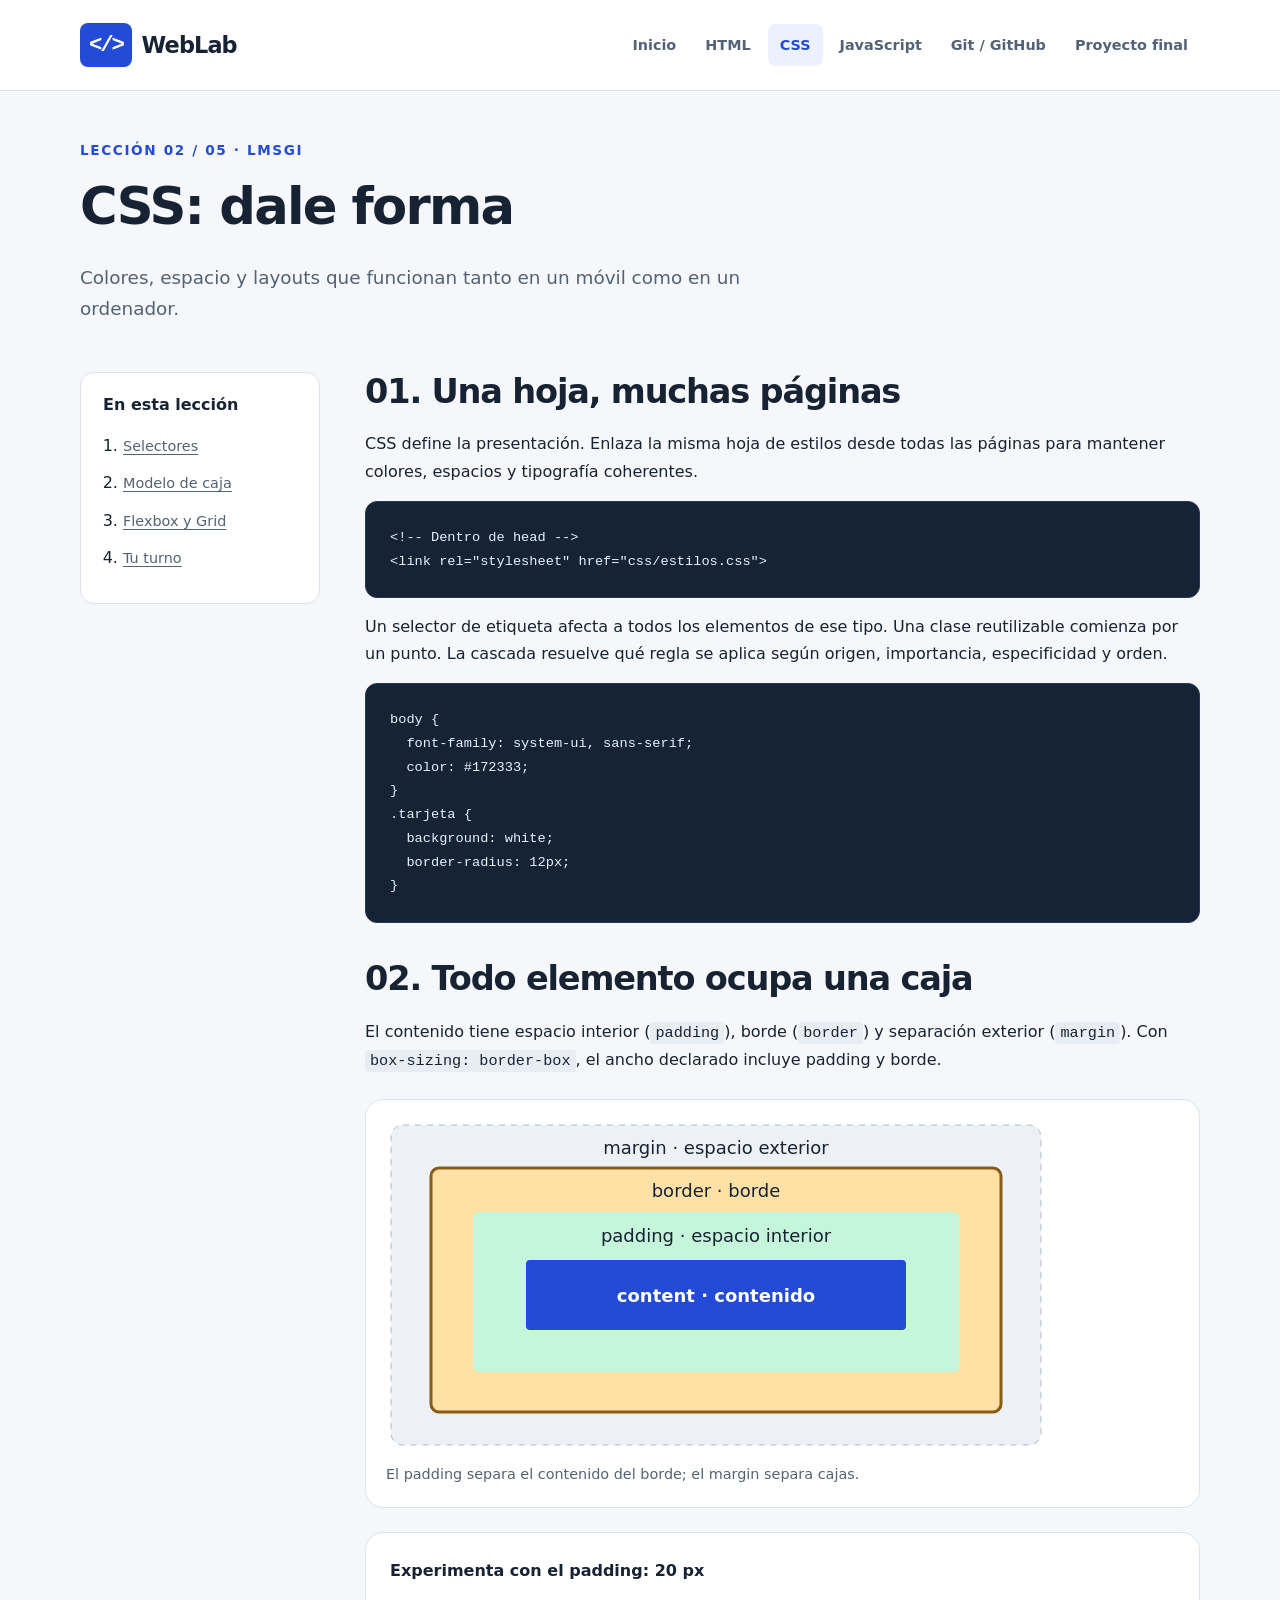
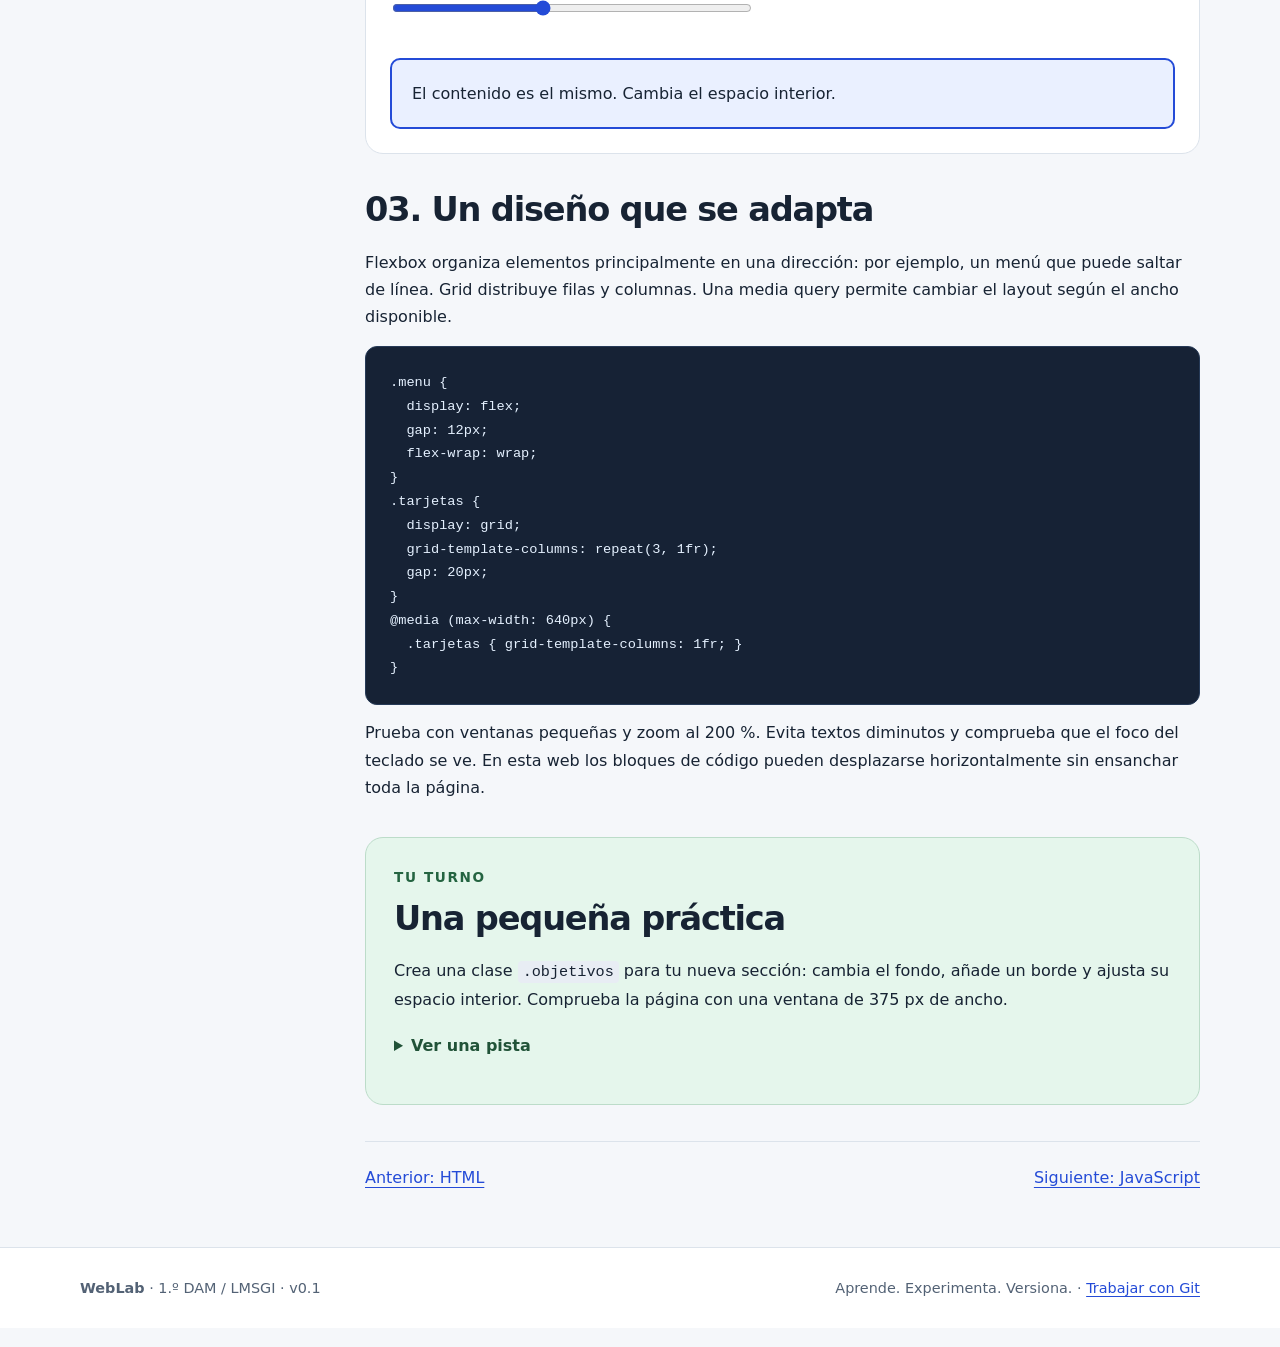
==== css.html @ 433b111e "Inicio del pryecto" ====
<!DOCTYPE html>
<html lang="es">
<head>
  <meta charset="UTF-8">
  <meta name="viewport" content="width=device-width, initial-scale=1">
  <meta name="description" content="Colores, espacio y layouts que funcionan tanto en un móvil como en un ordenador.">
  <title>CSS: dale forma | WebLab · LMSGI</title>
  <link rel="icon" type="image/svg+xml" href="img/favicon.svg">
  <link rel="stylesheet" href="css/estilos.css">
  <script src="js/app.js" defer></script>
</head>
<body>
  <a class="skip-link" href="#contenido">Saltar al contenido</a>
  <header class="site-header">
    <div class="container header-inner">
      <a class="brand" href="index.html" aria-label="WebLab, inicio"><span class="brand-mark" aria-hidden="true">&lt;/&gt;</span> WebLab</a>
      <nav aria-label="Navegación principal"><ul class="nav-list"><li><a href="index.html">Inicio</a></li><li><a href="html.html">HTML</a></li><li><a href="css.html" aria-current="page">CSS</a></li><li><a href="javascript.html">JavaScript</a></li><li><a href="git-github.html">Git / GitHub</a></li><li><a href="proyecto.html">Proyecto final</a></li></ul></nav>
    </div>
  </header>
  <main id="contenido" class="container" tabindex="-1">
<div class="lesson-heading"><p class="eyebrow">Lección 02 / 05 · LMSGI</p><h1>CSS: dale forma</h1><p class="lead">Colores, espacio y layouts que funcionan tanto en un móvil como en un ordenador.</p></div>
<div class="lesson-grid"><aside class="lesson-aside"><nav aria-label="En esta lección"><h2>En esta lección</h2><ol><li><a href="#selectores">Selectores</a></li><li><a href="#caja">Modelo de caja</a></li><li><a href="#responsive">Flexbox y Grid</a></li><li><a href="#practica">Tu turno</a></li></ol></nav></aside>
<div class="lesson-content"><section id="selectores" aria-labelledby="selectores-titulo"><h2 id="selectores-titulo">01. Una hoja, muchas páginas</h2><p>CSS define la presentación. Enlaza la misma hoja de estilos desde todas las páginas para mantener colores, espacios y tipografía coherentes.</p><pre><code>&lt;!-- Dentro de head --&gt;
&lt;link rel=&quot;stylesheet&quot; href=&quot;css/estilos.css&quot;&gt;</code></pre><p>Un selector de etiqueta afecta a todos los elementos de ese tipo. Una clase reutilizable comienza por un punto. La cascada resuelve qué regla se aplica según origen, importancia, especificidad y orden.</p><pre><code>body {
  font-family: system-ui, sans-serif;
  color: #172333;
}
.tarjeta {
  background: white;
  border-radius: 12px;
}</code></pre></section><section id="caja" aria-labelledby="caja-titulo"><h2 id="caja-titulo">02. Todo elemento ocupa una caja</h2><p>El contenido tiene espacio interior (<code>padding</code>), borde (<code>border</code>) y separación exterior (<code>margin</code>). Con <code>box-sizing: border-box</code>, el ancho declarado incluye padding y borde.</p><figure><img src="img/box-model.svg" width="660" height="330" alt="Modelo de caja, del exterior al interior: margin, border, padding y content." loading="lazy"><figcaption>El padding separa el contenido del borde; el margin separa cajas.</figcaption></figure><div class="demo"><label for="padding-control">Experimenta con el padding: <output id="padding-value" for="padding-control">20 px</output></label><input id="padding-control" type="range" min="0" max="48" value="20"><div id="demo-box" class="demo-box">El contenido es el mismo. Cambia el espacio interior.</div><noscript><p>Activa JavaScript para mover el ejemplo; el diagrama muestra el mismo concepto.</p></noscript></div></section><section id="responsive" aria-labelledby="responsive-titulo"><h2 id="responsive-titulo">03. Un diseño que se adapta</h2><p>Flexbox organiza elementos principalmente en una dirección: por ejemplo, un menú que puede saltar de línea. Grid distribuye filas y columnas. Una media query permite cambiar el layout según el ancho disponible.</p><pre><code>.menu {
  display: flex;
  gap: 12px;
  flex-wrap: wrap;
}
.tarjetas {
  display: grid;
  grid-template-columns: repeat(3, 1fr);
  gap: 20px;
}
@media (max-width: 640px) {
  .tarjetas { grid-template-columns: 1fr; }
}</code></pre><p>Prueba con ventanas pequeñas y zoom al 200 %. Evita textos diminutos y comprueba que el foco del teclado se ve. En esta web los bloques de código pueden desplazarse horizontalmente sin ensanchar toda la página.</p></section><section id="practica" class="activity" aria-labelledby="practica-titulo">
<p class="eyebrow">Tu turno</p><h2 id="practica-titulo">Una pequeña práctica</h2><p>Crea una clase <code>.objetivos</code> para tu nueva sección: cambia el fondo, añade un borde y ajusta su espacio interior. Comprueba la página con una ventana de 375 px de ancho.</p>
<details><summary>Ver una pista</summary><p>Empieza con <code>background: #e5f6ec;</code>, <code>border: 1px solid #bcdcc9;</code> y <code>padding: 24px;</code>. Evita anchos fijos para contenedores.</p></details></section><nav class="lesson-pagination" aria-label="Continuar el curso"><a href="html.html">Anterior: HTML</a><a href="javascript.html">Siguiente: JavaScript</a></nav></div></div>
  </main>
  <footer class="site-footer">
    <div class="container footer-inner">
      <p><strong>WebLab</strong> · 1.º DAM / LMSGI · v0.1</p>
      <p>Aprende. Experimenta. Versiona. · <a href="git-github.html">Trabajar con Git</a></p>
    </div>
  </footer>
</body>
</html>
---- css/estilos.css ----
/* WebLab v0.1 · una hoja compartida para todas las páginas. */
:root {
  --ink: #172333;
  --muted: #536275;
  --paper: #f5f7fa;
  --blue: #244bd7;
  --line: #dce3eb;
  --mint: #c5f5db;
  --radius: 18px;
}
* { box-sizing: border-box; }
html { scroll-behavior: smooth; }
body { margin: 0; color: var(--ink); background: var(--paper); font: 1rem/1.7 system-ui, -apple-system, BlinkMacSystemFont, 'Segoe UI', sans-serif; }
img { display: block; max-width: 100%; height: auto; }
a { color: var(--blue); text-underline-offset: .22em; }
button, input { font: inherit; }
button, .button { min-height: 44px; }
button { cursor: pointer; }
:focus-visible { outline: 3px solid #b64500; outline-offset: 5px; }
.container { width: min(1120px, 90%); margin-inline: auto; }
.skip-link { position: absolute; top: -100px; left: 16px; z-index: 10; padding: 12px 20px; background: white; }
.skip-link:focus { top: 12px; }
.site-header { background: #fff; border-bottom: 1px solid var(--line); }
.header-inner { min-height: 90px; display: flex; align-items: center; justify-content: space-between; gap: 24px; flex-wrap: wrap; padding-block: 16px; }
.brand { display: inline-flex; gap: 10px; align-items: center; color: var(--ink); text-decoration: none; font-size: 1.4rem; font-weight: 800; letter-spacing: -.04em; }
.brand-mark { background: var(--blue); color: white; padding: 3px 9px; border-radius: 8px; font-family: monospace; letter-spacing: -.1em; }
.nav-list { display: flex; gap: 5px; flex-wrap: wrap; padding: 0; margin: 0; list-style: none; }
.nav-list a { display: block; padding: 9px 12px; border-radius: 8px; text-decoration: none; color: var(--muted); font-size: .9rem; font-weight: 600; }
.nav-list a:hover { background: #edf1ff; color: var(--blue); }
.nav-list a[aria-current='page'] { color: var(--blue); background: #edf1ff; }
.hero { padding: 64px 0 48px; display: grid; grid-template-columns: 1.05fr 1fr; gap: 48px; align-items: center; }
.eyebrow { margin: 0 0 18px; color: var(--blue); font-size: .85rem; font-weight: 750; letter-spacing: .12em; text-transform: uppercase; }
h1, h2, h3 { line-height: 1.2; letter-spacing: -.035em; }
h1 { font-size: clamp(2.5rem, 5vw, 4.4rem); margin: 0 0 24px; }
h1 span { color: var(--blue); }
h2 { font-size: clamp(1.6rem, 3vw, 2.1rem); margin: 0 0 18px; }
h3 { font-size: 1.25rem; margin: 0 0 12px; }
p { margin: 0 0 16px; }
.lead { color: var(--muted); font-size: 1.15rem; max-width: 62ch; }
.button { display: inline-flex; justify-content: center; align-items: center; border: 1px solid var(--blue); background: var(--blue); color: #fff; border-radius: 9px; padding: 10px 20px; font-weight: 650; text-decoration: none; }
.button:hover { background: #1835a9; }
.button.secondary { background: white; color: var(--blue); }
.actions { display: flex; gap: 12px; flex-wrap: wrap; margin-top: 25px; }
.hero-media { padding: 18px; background: #e8edff; border: 1px solid #d1dafb; border-radius: 24px; transform: rotate(1deg); }
.hero-note { font-size: .85rem; color: var(--muted); margin: 18px 0 0; }
.facts { display: flex; flex-wrap: wrap; gap: 14px 32px; padding: 20px 0; border-block: 1px solid var(--line); color: var(--muted); font-size: .9rem; }
.facts strong { color: var(--ink); }
.section { padding-block: 48px; }
.section-title { display: flex; justify-content: space-between; align-items: baseline; gap: 20px; flex-wrap: wrap; margin-bottom: 26px; }
.section-title h2 { margin: 0; }
.section-title p { color: var(--muted); margin: 0; }
.cards { display: grid; grid-template-columns: repeat(3, 1fr); gap: 20px; }
.card { position: relative; border: 1px solid var(--line); border-radius: var(--radius); background: white; padding: 28px; }
.card p { color: var(--muted); }
.card .number { display: inline-block; margin-bottom: 30px; color: var(--blue); font: 700 1.05rem/1.3 monospace; }
.card a { font-weight: 650; }
.card.highlight { background: var(--ink); color: #fff; }
.card.highlight p { color: #d0d9e6; }
.card.highlight a, .card.highlight .number { color: var(--mint); }
.callout { border-left: 4px solid var(--blue); background: #eaf0ff; border-radius: 0 12px 12px 0; padding: 24px; }
.callout p:last-child { margin: 0; }
.lesson-heading { padding-block: 48px 32px; }
.lesson-heading h1 { font-size: clamp(2.2rem, 4vw, 3.5rem); }
.lesson-heading .eyebrow { margin-bottom: 14px; }
.lesson-grid { display: grid; grid-template-columns: 240px minmax(0, 1fr); gap: 45px; align-items: start; padding-bottom: 56px; }
.lesson-aside { padding: 22px; border: 1px solid var(--line); border-radius: 14px; background: #fff; }
.lesson-aside h2 { font-size: 1rem; letter-spacing: 0; }
.lesson-aside ol { padding-left: 20px; margin: 0; }
.lesson-aside li { margin-bottom: 10px; }
.lesson-aside a { color: var(--muted); font-size: .9rem; }
.lesson-content { min-width: 0; }
.lesson-content section { scroll-margin-top: 24px; margin-bottom: 36px; }
.lesson-content ul, .lesson-content ol { padding-left: 25px; }
.lesson-content li { margin-bottom: 8px; }
.lesson-content figure { margin: 24px 0; padding: 20px; background: #fff; border: 1px solid var(--line); border-radius: var(--radius); }
figcaption { font-size: .9rem; color: var(--muted); margin-top: 12px; }
code { font-family: Consolas, 'Courier New', monospace; font-size: .95em; }
:not(pre) > code { padding: 2px 5px; background: #e8edf4; border-radius: 4px; overflow-wrap: anywhere; }
pre { background: #162235; color: #e5f1ff; border: 1px solid #263a57; padding: 24px; border-radius: 12px; overflow-x: auto; line-height: 1.65; font-size: .9rem; tab-size: 2; }
.activity { background: #e5f6ec; padding: 28px; border: 1px solid #bcdcc9; border-radius: var(--radius); }
.activity .eyebrow { color: #246441; margin-bottom: 10px; }
details { margin-top: 18px; }
summary { cursor: pointer; min-height: 44px; font-weight: 650; color: #215338; }
.demo { border: 1px solid var(--line); background: white; padding: 24px; border-radius: var(--radius); }
.demo-box { --padding: 20px; background: #eaf0ff; border: 2px solid var(--blue); padding: var(--padding); margin-top: 20px; border-radius: 10px; overflow-wrap: anywhere; }
.demo label { display: block; font-weight: 650; }
.demo input[type='range'] { width: min(360px, 100%); accent-color: var(--blue); min-height: 44px; }
.status { min-height: 1.7em; margin-top: 16px; font-weight: 600; }
.comparison { display: grid; grid-template-columns: 1fr 1fr; gap: 16px; }
.comparison .card { padding: 22px; }
.flow { display: flex; flex-wrap: wrap; gap: 8px; list-style: none; padding: 0 !important; counter-reset: stage; }
.flow li { background: #eaf0ff; border: 1px solid #cbd5f4; padding: 10px 14px; border-radius: 8px; font-size: .9rem; }
.flow li::before { counter-increment: stage; content: counter(stage) '. '; font-weight: 750; color: var(--blue); }
.table-scroll { overflow-x: auto; }
table { border-collapse: collapse; width: 100%; background: #fff; margin-block: 18px; }
caption { text-align: left; font-weight: 650; padding-bottom: 12px; }
th, td { text-align: left; padding: 14px; border: 1px solid var(--line); vertical-align: top; }
th { background: #eaf0ff; }
.lesson-pagination { display: flex; justify-content: space-between; gap: 20px; flex-wrap: wrap; border-top: 1px solid var(--line); padding-top: 22px; }
.checklist label { display: flex; gap: 12px; align-items: baseline; padding: 10px 0; }
.checklist input { width: 18px; height: 18px; accent-color: var(--blue); flex-shrink: 0; }
.site-footer { background: white; border-top: 1px solid var(--line); padding: 28px 0; }
.footer-inner { display: flex; justify-content: space-between; flex-wrap: wrap; gap: 16px; font-size: .9rem; color: var(--muted); }
.footer-inner p { margin: 0; }
@media (max-width: 900px) {
  .header-inner { justify-content: center; }
  .hero { gap: 28px; }
  .cards { grid-template-columns: repeat(2, 1fr); }
  .lesson-grid { grid-template-columns: 190px minmax(0, 1fr); gap: 24px; }
}
@media (max-width: 640px) {
  .container { width: 90%; }
  .header-inner { gap: 14px; }
  .nav-list { justify-content: center; }
  .nav-list a { padding: 8px 9px; }
  .hero { grid-template-columns: 1fr; padding-top: 36px; }
  .hero-media { transform: none; }
  .cards, .comparison, .lesson-grid { grid-template-columns: 1fr; }
  .card .number { margin-bottom: 18px; }
  .lesson-aside ol { display: flex; gap: 10px 28px; flex-wrap: wrap; }
  .lesson-aside li { margin: 0; }
  .section { padding-block: 34px; }
  pre { padding: 18px; }
}
@media (prefers-reduced-motion: reduce) { html { scroll-behavior: auto; } }
@media print {
  body { background: white; }
  .site-header, .lesson-aside, .lesson-pagination, .actions { display: none; }
  .hero, .lesson-grid { display: block; }
  pre { white-space: pre-wrap; background: #eee; color: #111; }
}
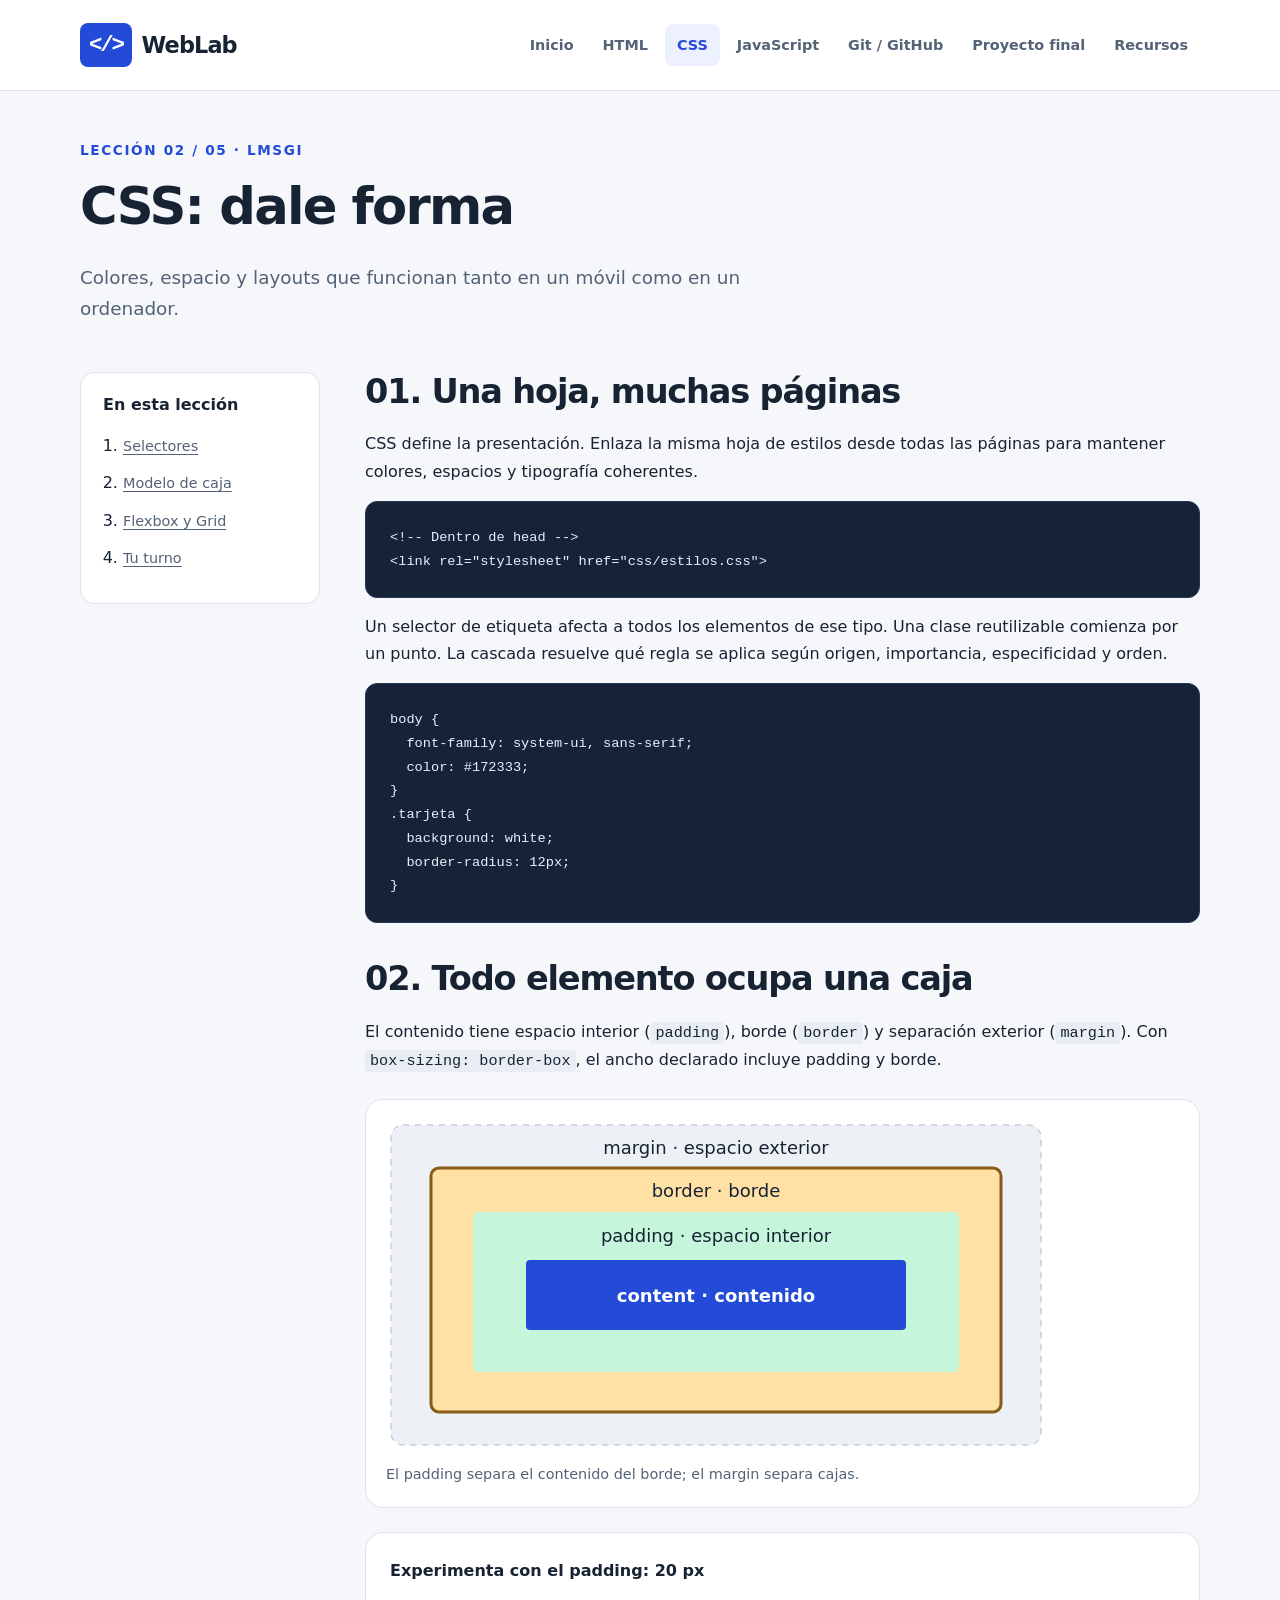
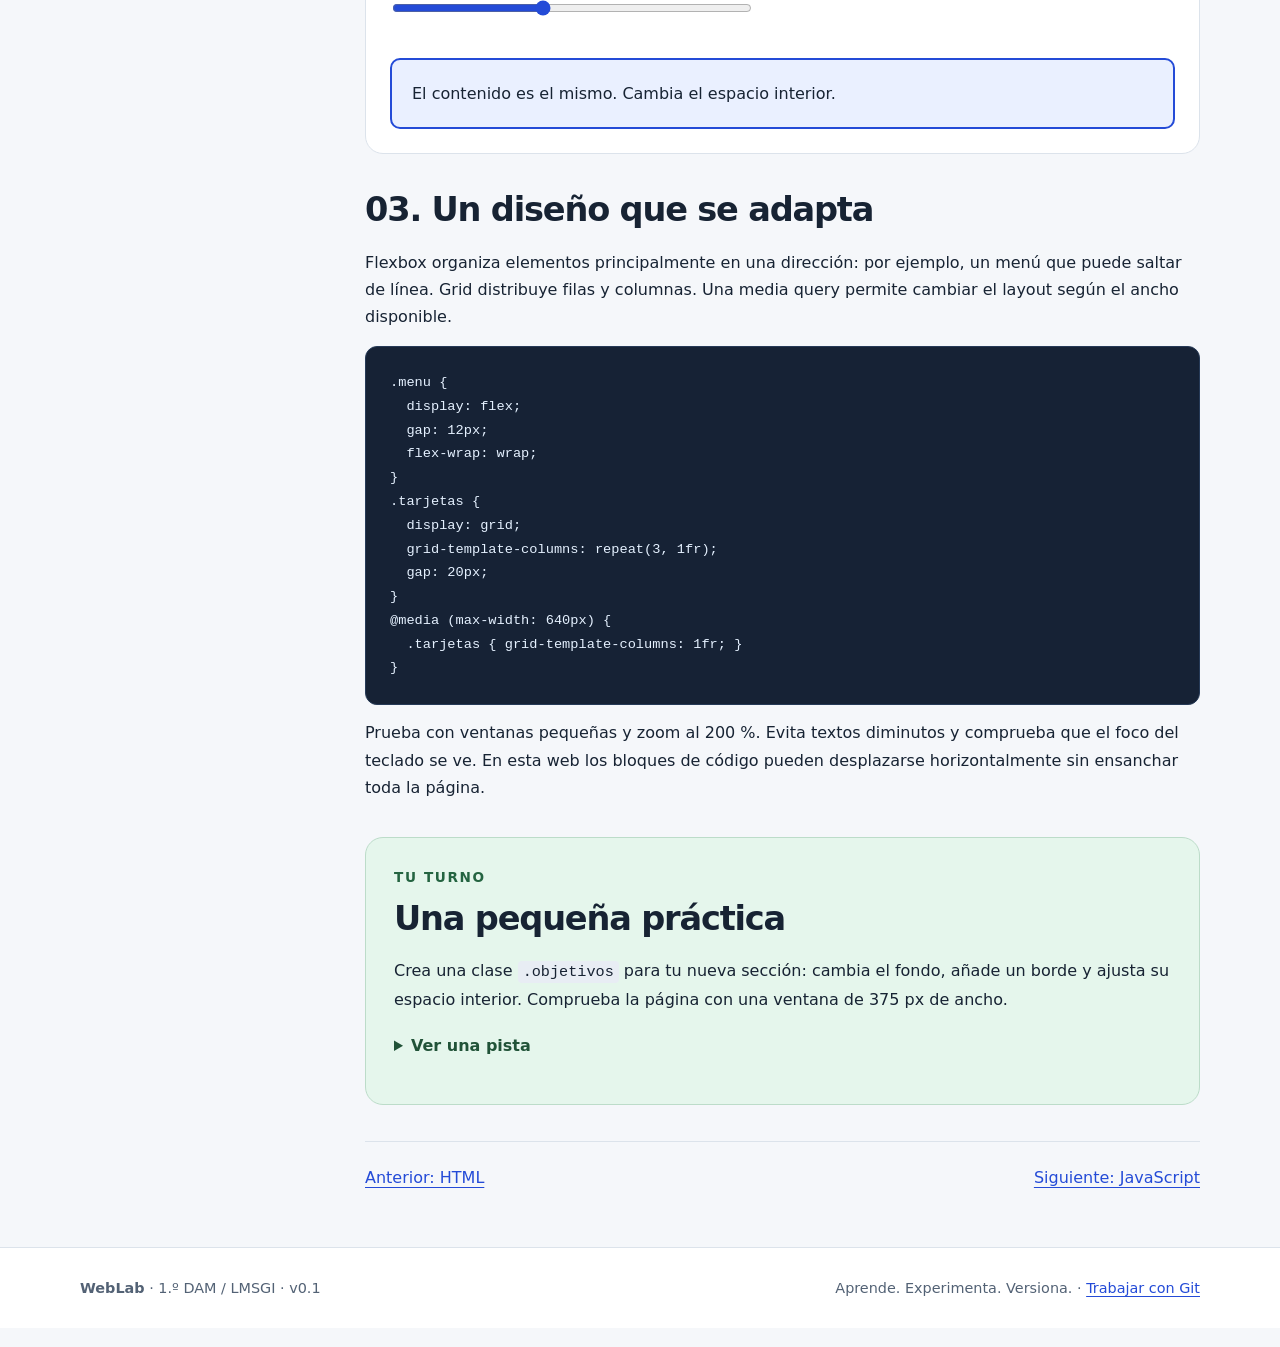
==== commit 3635608f: "Añade recursos y enlaza la página desde el menú" ====
--- a/css.html
+++ b/css.html
@@ -14,7 +14,7 @@
   <header class="site-header">
     <div class="container header-inner">
       <a class="brand" href="index.html" aria-label="WebLab, inicio"><span class="brand-mark" aria-hidden="true">&lt;/&gt;</span> WebLab</a>
-      <nav aria-label="Navegación principal"><ul class="nav-list"><li><a href="index.html">Inicio</a></li><li><a href="html.html">HTML</a></li><li><a href="css.html" aria-current="page">CSS</a></li><li><a href="javascript.html">JavaScript</a></li><li><a href="git-github.html">Git / GitHub</a></li><li><a href="proyecto.html">Proyecto final</a></li></ul></nav>
+      <nav aria-label="Navegación principal"><ul class="nav-list"><li><a href="index.html">Inicio</a></li><li><a href="html.html">HTML</a></li><li><a href="css.html" aria-current="page">CSS</a></li><li><a href="javascript.html">JavaScript</a></li><li><a href="git-github.html">Git / GitHub</a></li><li><a href="proyecto.html">Proyecto final</a></li><li><a href="recursos.html">Recursos</a></li></ul></nav>
     </div>
   </header>
   <main id="contenido" class="container" tabindex="-1">
